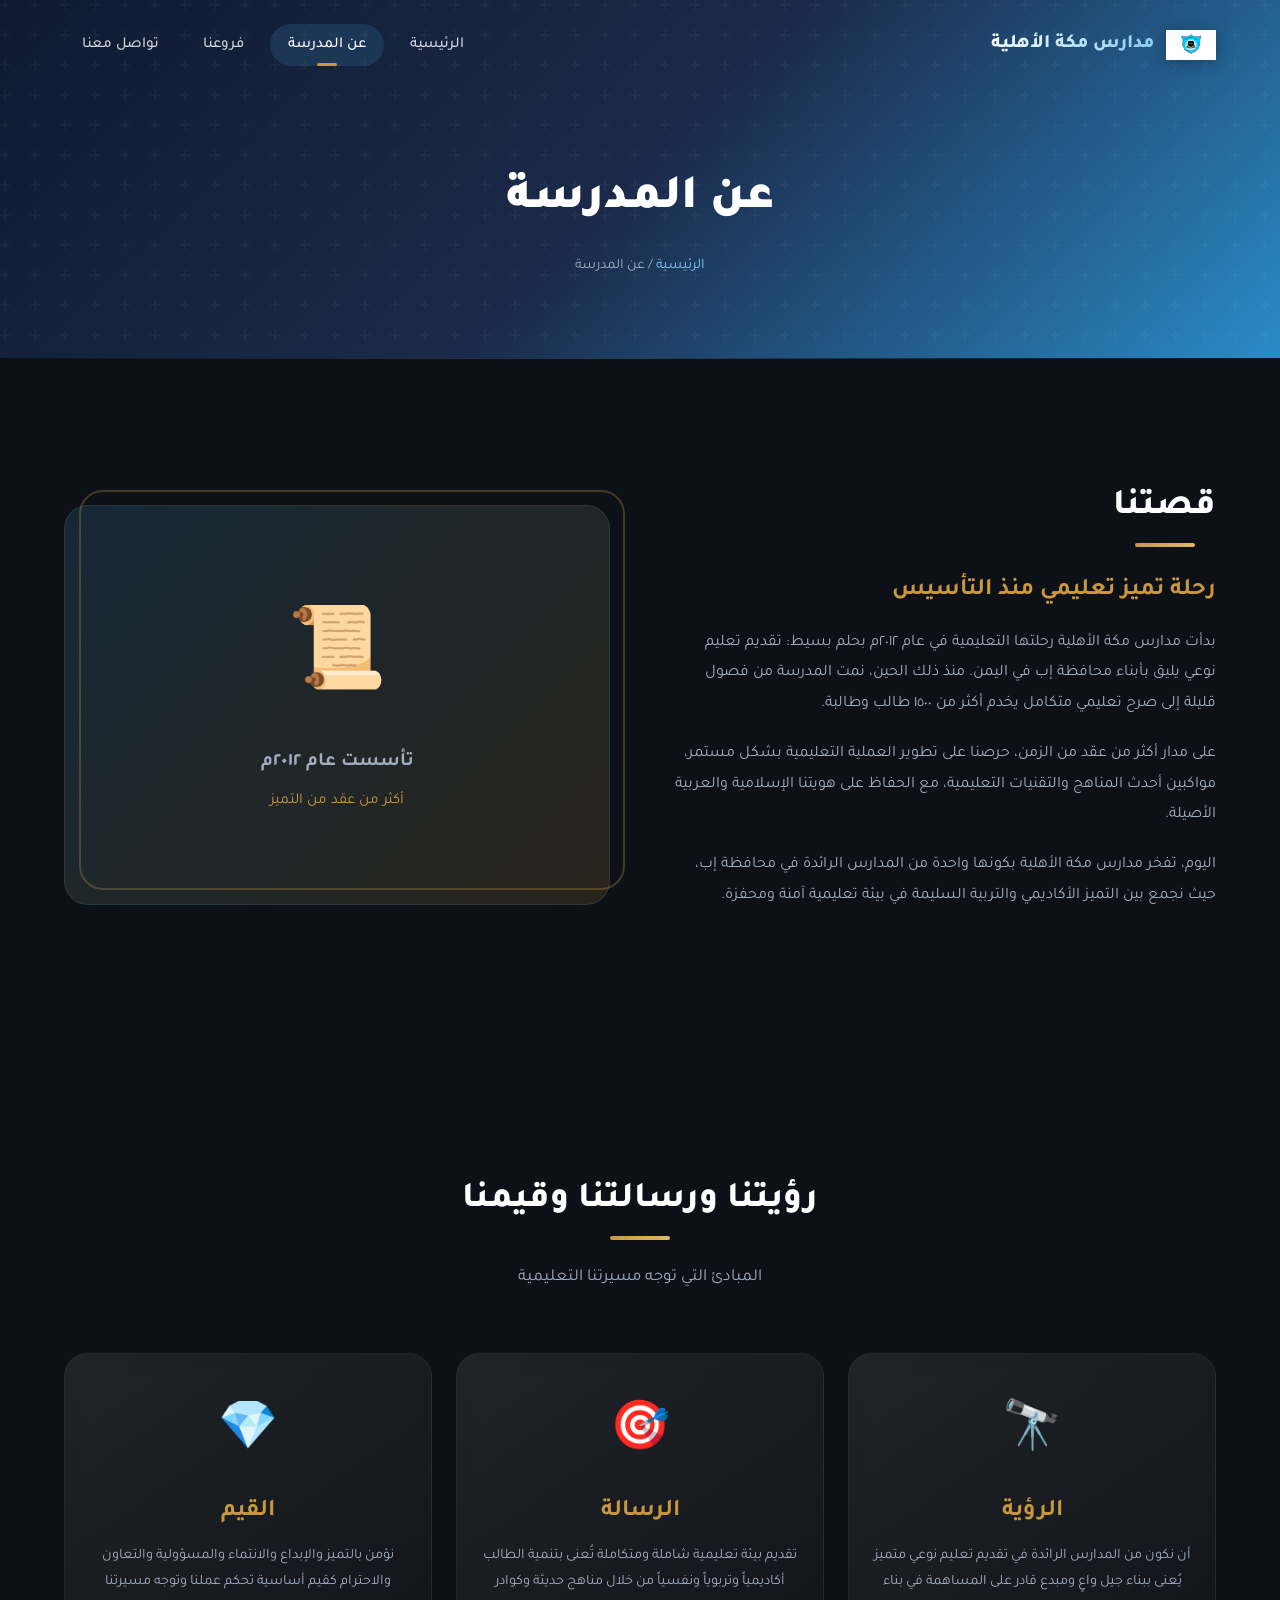
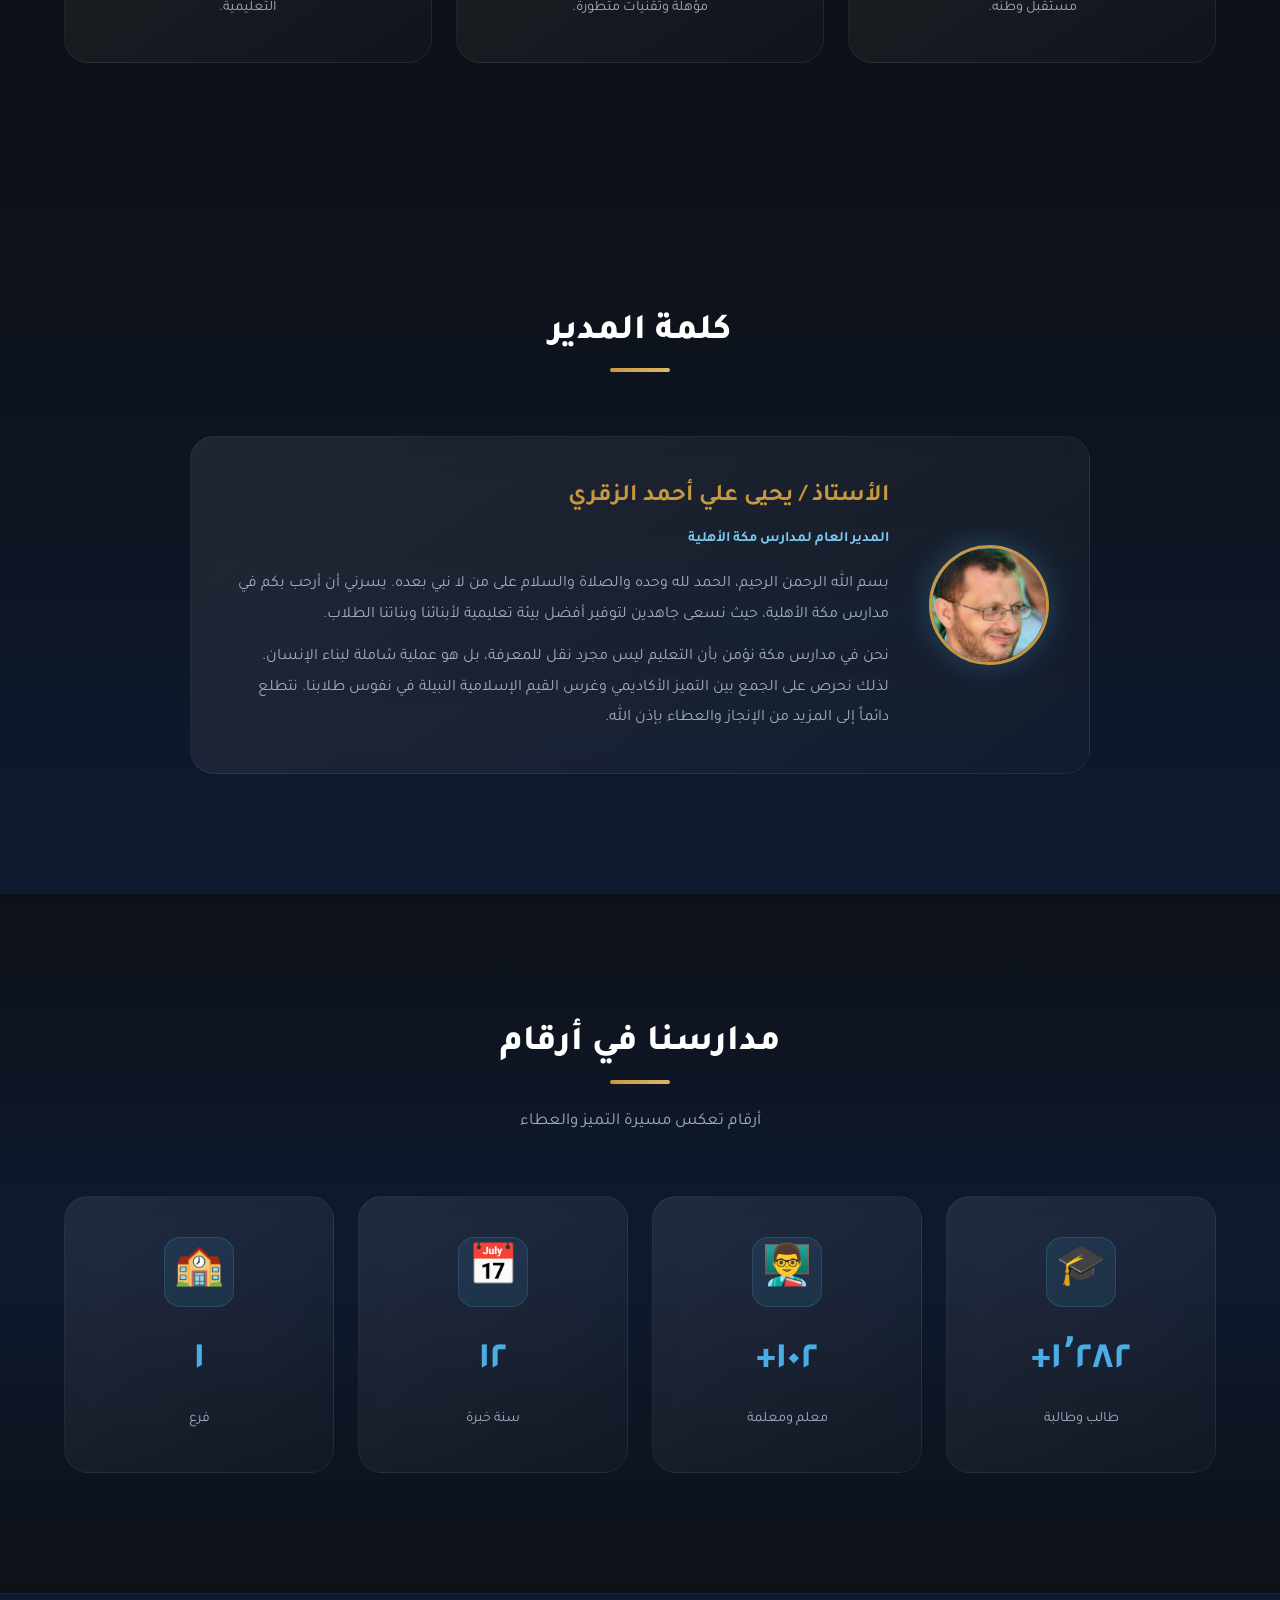
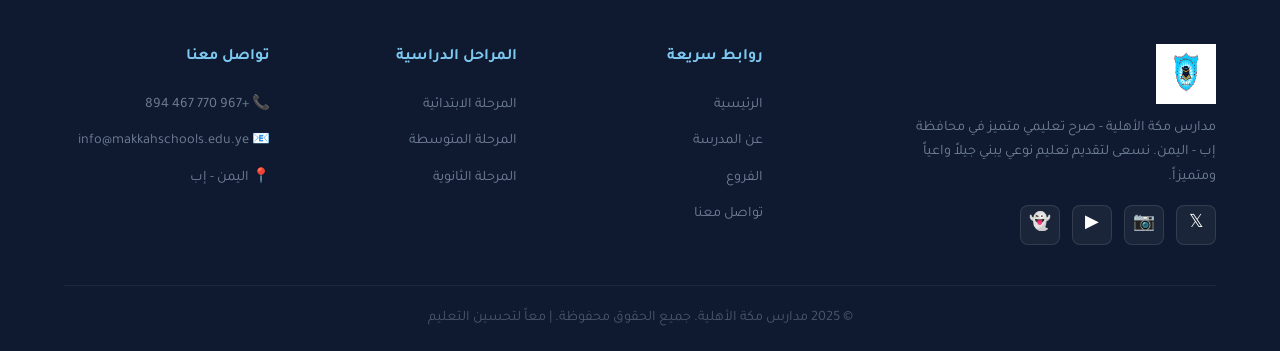
==== about.html @ 660ac1d9 "مدارس مكة الأهلية - موقع المدرسة" ====
<!DOCTYPE html>
<html lang="ar" dir="rtl">

<head>
    <meta charset="UTF-8">
    <meta name="viewport" content="width=device-width, initial-scale=1.0">
    <title>عن المدرسة | مدارس مكة الأهلية</title>
    <meta name="description" content="تعرف على تاريخ ورؤية ورسالة مدارس مكة الأهلية، والكوادر التعليمية المتميزة.">
    <link rel="stylesheet" href="style.css">
    <link rel="icon" href="unnamed.jpg" type="image/jpeg">
</head>

<body>

    <!-- Preloader -->
    <div class="preloader" id="preloader">
        <img src="unnamed.jpg" alt="شعار مدارس مكة الأهلية" class="preloader-logo" width="80" height="80">
    </div>

    <!-- Navbar -->
    <nav class="navbar scrolled" id="navbar">
        <div class="container">
            <a href="index.html" class="navbar-brand">
                <img src="unnamed.jpg" alt="شعار مدارس مكة الأهلية">
                <span>مدارس مكة الأهلية</span>
            </a>
            <div class="nav-links" id="navLinks">
                <a href="index.html">الرئيسية</a>
                <a href="about.html" class="active">عن المدرسة</a>
                <a href="branches.html">فروعنا</a>
                <a href="contact.html">تواصل معنا</a>
            </div>
            <div class="mobile-toggle" id="mobileToggle">
                <span></span>
                <span></span>
                <span></span>
            </div>
        </div>
    </nav>

    <!-- Page Header -->
    <section class="page-header">
        <h1>عن <span class="highlight">المدرسة</span></h1>
        <p class="breadcrumb">
            <a href="index.html">الرئيسية</a> / عن المدرسة
        </p>
    </section>

    <!-- History Section -->
    <section class="about-section">
        <div class="container">
            <div class="about-grid">
                <div class="about-text reveal-right">
                    <div class="section-title" style="text-align: right; margin-bottom: 20px;">
                        <h2>قصتنا</h2>
                    </div>
                    <h3>رحلة تميز تعليمي منذ التأسيس</h3>
                    <p>
                        بدأت مدارس مكة الأهلية رحلتها التعليمية في عام ٢٠١٢م بحلم بسيط: تقديم تعليم نوعي يليق
                        بأبناء محافظة إب في اليمن. منذ ذلك الحين، نمت المدرسة من فصول قليلة إلى صرح تعليمي متكامل يخدم
                        أكثر من
                        ١٥٠٠ طالب وطالبة.
                    </p>
                    <p>
                        على مدار أكثر من عقد من الزمن، حرصنا على تطوير العملية التعليمية بشكل مستمر، مواكبين أحدث
                        المناهج والتقنيات التعليمية، مع الحفاظ على هويتنا الإسلامية والعربية الأصيلة.
                    </p>
                    <p>
                        اليوم، تفخر مدارس مكة الأهلية بكونها واحدة من المدارس الرائدة في محافظة إب، حيث نجمع بين
                        التميز الأكاديمي والتربية السليمة في بيئة تعليمية آمنة ومحفزة.
                    </p>
                </div>
                <div class="about-image-wrapper reveal-left">
                    <div
                        style="width:100%;height:400px;background:linear-gradient(135deg, rgba(74,173,229,0.15) 0%, rgba(200,151,62,0.15) 100%);border-radius:var(--radius-lg);display:flex;align-items:center;justify-content:center;border:1px solid rgba(255,255,255,0.08);">
                        <div style="text-align:center;">
                            <div style="font-size:5rem;margin-bottom:16px;">📜</div>
                            <p style="color:var(--gray-300);font-size:1.2rem;font-weight:700;">تأسست عام ٢٠١٢م</p>
                            <p style="color:var(--gold);font-size:0.95rem;margin-top:8px;">أكثر من عقد من التميز</p>
                        </div>
                    </div>
                </div>
            </div>
        </div>
    </section>

    <!-- Vision, Mission, Values -->
    <section class="vision-mission">
        <div class="container">
            <div class="section-title reveal">
                <h2>رؤيتنا ورسالتنا وقيمنا</h2>
                <p>المبادئ التي توجه مسيرتنا التعليمية</p>
            </div>
            <div class="vm-grid stagger-children">
                <div class="vm-card">
                    <div class="vm-icon">🔭</div>
                    <h3>الرؤية</h3>
                    <p>أن نكون من المدارس الرائدة في تقديم تعليم نوعي متميز يُعنى ببناء جيل واعٍ ومبدع قادر على المساهمة
                        في بناء مستقبل وطنه.</p>
                </div>
                <div class="vm-card">
                    <div class="vm-icon">🎯</div>
                    <h3>الرسالة</h3>
                    <p>تقديم بيئة تعليمية شاملة ومتكاملة تُعنى بتنمية الطالب أكاديمياً وتربوياً ونفسياً من خلال مناهج
                        حديثة وكوادر مؤهلة وتقنيات متطورة.</p>
                </div>
                <div class="vm-card">
                    <div class="vm-icon">💎</div>
                    <h3>القيم</h3>
                    <p>نؤمن بالتميز والإبداع والانتماء والمسؤولية والتعاون والاحترام كقيم أساسية تحكم عملنا وتوجه
                        مسيرتنا التعليمية.</p>
                </div>
            </div>
        </div>
    </section>

    <!-- Director's Message -->
    <section class="director-section">
        <div class="container">
            <div class="section-title reveal">
                <h2>كلمة المدير</h2>
            </div>
            <div class="director-card reveal">
                <div class="director-avatar">
                    <img src="director.jpg" alt="صورة المدير - الأستاذ يحيى علي أحمد الزقري"
                        style="width:100%;height:100%;object-fit:cover;border-radius:50%;">
                </div>
                <div class="director-text">
                    <h3>الأستاذ / يحيى علي أحمد الزقري</h3>
                    <p class="title">المدير العام لمدارس مكة الأهلية</p>
                    <p>
                        بسم الله الرحمن الرحيم، الحمد لله وحده والصلاة والسلام على من لا نبي بعده. يسرني أن أرحب بكم في
                        مدارس مكة الأهلية، حيث نسعى جاهدين لتوفير أفضل بيئة تعليمية لأبنائنا وبناتنا الطلاب.
                    </p>
                    <p style="margin-top: 12px;">
                        نحن في مدارس مكة نؤمن بأن التعليم ليس مجرد نقل للمعرفة، بل هو عملية شاملة لبناء الإنسان. لذلك
                        نحرص على الجمع بين التميز الأكاديمي وغرس القيم الإسلامية النبيلة في نفوس طلابنا. نتطلع دائماً
                        إلى المزيد من الإنجاز والعطاء بإذن الله.
                    </p>
                </div>
            </div>
        </div>
    </section>

    <!-- Stats Section -->
    <section class="features-section">
        <div class="container">
            <div class="section-title reveal">
                <h2>مدارسنا في أرقام</h2>
                <p>أرقام تعكس مسيرة التميز والعطاء</p>
            </div>
            <div class="features-grid stagger-children">
                <div class="feature-card">
                    <div class="feature-icon" style="font-size:2.5rem;">🎓</div>
                    <h3 style="font-size:2.5rem;color:var(--primary);" data-count="1500">0</h3>
                    <p>طالب وطالبة</p>
                </div>
                <div class="feature-card">
                    <div class="feature-icon" style="font-size:2.5rem;">👨‍🏫</div>
                    <h3 style="font-size:2.5rem;color:var(--primary);" data-count="120">0</h3>
                    <p>معلم ومعلمة</p>
                </div>
                <div class="feature-card">
                    <div class="feature-icon" style="font-size:2.5rem;">📅</div>
                    <h3 style="font-size:2.5rem;color:var(--primary);" data-count="15">0</h3>
                    <p>سنة خبرة</p>
                </div>
                <div class="feature-card">
                    <div class="feature-icon" style="font-size:2.5rem;">🏫</div>
                    <h3 style="font-size:2.5rem;color:var(--primary);" data-count="2">0</h3>
                    <p>فرع</p>
                </div>
            </div>
        </div>
    </section>

    <!-- Footer -->
    <footer class="footer">
        <div class="container">
            <div class="footer-grid">
                <div class="footer-brand">
                    <img src="unnamed.jpg" alt="شعار مدارس مكة الأهلية">
                    <p>مدارس مكة الأهلية - صرح تعليمي متميز في محافظة إب - اليمن. نسعى لتقديم تعليم نوعي يبني جيلاً
                        واعياً
                        ومتميزاً.</p>
                    <div class="social-links">
                        <a href="#" class="social-link" aria-label="تويتر">𝕏</a>
                        <a href="#" class="social-link" aria-label="انستغرام">📷</a>
                        <a href="#" class="social-link" aria-label="يوتيوب">▶</a>
                        <a href="#" class="social-link" aria-label="سناب شات">👻</a>
                    </div>
                </div>
                <div>
                    <h4>روابط سريعة</h4>
                    <div class="footer-links">
                        <a href="index.html">الرئيسية</a>
                        <a href="about.html">عن المدرسة</a>
                        <a href="branches.html">الفروع</a>
                        <a href="contact.html">تواصل معنا</a>
                    </div>
                </div>
                <div>
                    <h4>المراحل الدراسية</h4>
                    <div class="footer-links">
                        <a href="#">المرحلة الابتدائية</a>
                        <a href="#">المرحلة المتوسطة</a>
                        <a href="#">المرحلة الثانوية</a>
                    </div>
                </div>
                <div>
                    <h4>تواصل معنا</h4>
                    <div class="footer-links">
                        <a href="#">📞 +967 770 467 894</a>
                        <a href="#">📧 info@makkahschools.edu.ye</a>
                        <a href="#">📍 اليمن - إب</a>
                    </div>
                </div>
            </div>
            <div class="footer-bottom">
                <p>© 2025 مدارس مكة الأهلية. جميع الحقوق محفوظة. | معاً لتحسين التعليم</p>
            </div>
        </div>
    </footer>

    <button class="back-to-top" id="backToTop" aria-label="العودة للأعلى">↑</button>
    <script src="script.js"></script>
</body>

</html>
---- style.css ----
/* ============================================
   مدارس مكة الأهلية - Design System
   Makkah Al-Ahlia Private Schools
   ============================================ */

/* Google Fonts */
@import url('https://fonts.googleapis.com/css2?family=Tajawal:wght@300;400;500;700;800;900&display=swap');

/* ============================================
   CSS Variables
   ============================================ */
:root {
    /* Brand Colors - inspired from the school crest */
    --primary: #4AADE5;
    --primary-dark: #2A8BC7;
    --primary-light: #7DC8F0;
    --gold: #C8973E;
    --gold-light: #E0B86A;
    --gold-dark: #A67A2E;
    --navy: #1B2A4A;
    --navy-light: #2D4166;
    --navy-dark: #0F1A30;

    /* Neutrals */
    --white: #FFFFFF;
    --off-white: #F5F7FA;
    --gray-100: #E8ECF1;
    --gray-200: #D1D8E3;
    --gray-300: #A0AEC0;
    --gray-400: #718096;
    --gray-500: #4A5568;
    --dark: #1A202C;
    --darker: #0D1117;

    /* Gradients */
    --gradient-primary: linear-gradient(135deg, #4AADE5 0%, #2A8BC7 50%, #1B2A4A 100%);
    --gradient-gold: linear-gradient(135deg, #C8973E 0%, #E0B86A 100%);
    --gradient-dark: linear-gradient(180deg, #0D1117 0%, #1A202C 100%);
    --gradient-hero: linear-gradient(135deg, rgba(27, 42, 74, 0.95) 0%, rgba(74, 173, 229, 0.85) 50%, rgba(200, 151, 62, 0.7) 100%);
    --gradient-card: linear-gradient(145deg, rgba(255, 255, 255, 0.08) 0%, rgba(255, 255, 255, 0.02) 100%);
    --gradient-glass: linear-gradient(120deg, rgba(255, 255, 255, 0.15) 0%, rgba(255, 255, 255, 0.05) 100%);

    /* Shadows */
    --shadow-sm: 0 2px 8px rgba(0, 0, 0, 0.1);
    --shadow-md: 0 4px 20px rgba(0, 0, 0, 0.15);
    --shadow-lg: 0 8px 40px rgba(0, 0, 0, 0.2);
    --shadow-xl: 0 16px 60px rgba(0, 0, 0, 0.3);
    --shadow-glow: 0 0 30px rgba(74, 173, 229, 0.3);
    --shadow-gold-glow: 0 0 30px rgba(200, 151, 62, 0.3);

    /* Typography */
    --font-family: 'Tajawal', sans-serif;
    --fs-hero: clamp(2.5rem, 6vw, 4.5rem);
    --fs-h1: clamp(2rem, 4vw, 3rem);
    --fs-h2: clamp(1.5rem, 3vw, 2.25rem);
    --fs-h3: clamp(1.2rem, 2.5vw, 1.5rem);
    --fs-body: 1.05rem;
    --fs-small: 0.9rem;

    /* Spacing */
    --section-padding: clamp(60px, 10vw, 120px);
    --container-width: 1200px;

    /* Borders */
    --radius-sm: 8px;
    --radius-md: 16px;
    --radius-lg: 24px;
    --radius-xl: 32px;
    --radius-full: 50%;

    /* Transitions */
    --transition-fast: 0.2s cubic-bezier(0.4, 0, 0.2, 1);
    --transition-normal: 0.4s cubic-bezier(0.4, 0, 0.2, 1);
    --transition-slow: 0.6s cubic-bezier(0.4, 0, 0.2, 1);
    --transition-spring: 0.5s cubic-bezier(0.175, 0.885, 0.32, 1.275);
}

/* ============================================
   Reset & Base
   ============================================ */
*,
*::before,
*::after {
    margin: 0;
    padding: 0;
    box-sizing: border-box;
}

html {
    scroll-behavior: smooth;
    direction: rtl;
    font-size: 16px;
}

body {
    font-family: var(--font-family);
    color: var(--white);
    background: var(--darker);
    line-height: 1.7;
    overflow-x: hidden;
    -webkit-font-smoothing: antialiased;
}

a {
    text-decoration: none;
    color: inherit;
    transition: color var(--transition-fast);
}

ul {
    list-style: none;
}

img {
    max-width: 100%;
    display: block;
}

/* ============================================
   Utility Classes
   ============================================ */
.container {
    width: 90%;
    max-width: var(--container-width);
    margin: 0 auto;
}

.section-title {
    text-align: center;
    margin-bottom: 60px;
}

.section-title h2 {
    font-size: var(--fs-h2);
    font-weight: 800;
    color: var(--white);
    margin-bottom: 12px;
    position: relative;
    display: inline-block;
}

.section-title h2::after {
    content: '';
    position: absolute;
    bottom: -8px;
    right: 50%;
    transform: translateX(50%);
    width: 60px;
    height: 4px;
    background: var(--gradient-gold);
    border-radius: 2px;
}

.section-title p {
    font-size: var(--fs-body);
    color: var(--gray-300);
    max-width: 600px;
    margin: 20px auto 0;
}

/* ============================================
   Glassmorphism Card
   ============================================ */
.glass-card {
    background: var(--gradient-glass);
    backdrop-filter: blur(20px);
    -webkit-backdrop-filter: blur(20px);
    border: 1px solid rgba(255, 255, 255, 0.1);
    border-radius: var(--radius-lg);
    padding: 32px;
    transition: all var(--transition-normal);
}

.glass-card:hover {
    transform: translateY(-8px);
    border-color: rgba(74, 173, 229, 0.3);
    box-shadow: var(--shadow-glow);
}

/* ============================================
   Buttons
   ============================================ */
.btn {
    display: inline-flex;
    align-items: center;
    gap: 8px;
    padding: 14px 36px;
    border-radius: var(--radius-xl);
    font-family: var(--font-family);
    font-size: var(--fs-body);
    font-weight: 700;
    cursor: pointer;
    border: none;
    transition: all var(--transition-normal);
    position: relative;
    overflow: hidden;
}

.btn::before {
    content: '';
    position: absolute;
    top: 0;
    right: 0;
    width: 100%;
    height: 100%;
    background: linear-gradient(120deg, transparent, rgba(255, 255, 255, 0.2), transparent);
    transform: translateX(-100%);
    transition: transform 0.6s;
}

.btn:hover::before {
    transform: translateX(100%);
}

.btn-primary {
    background: var(--gradient-primary);
    color: var(--white);
    box-shadow: 0 4px 20px rgba(74, 173, 229, 0.4);
}

.btn-primary:hover {
    transform: translateY(-3px);
    box-shadow: 0 8px 30px rgba(74, 173, 229, 0.5);
}

.btn-gold {
    background: var(--gradient-gold);
    color: var(--navy-dark);
    box-shadow: 0 4px 20px rgba(200, 151, 62, 0.4);
}

.btn-gold:hover {
    transform: translateY(-3px);
    box-shadow: 0 8px 30px rgba(200, 151, 62, 0.5);
}

.btn-outline {
    background: transparent;
    color: var(--white);
    border: 2px solid rgba(255, 255, 255, 0.3);
}

.btn-outline:hover {
    border-color: var(--primary);
    background: rgba(74, 173, 229, 0.1);
    transform: translateY(-3px);
}

/* ============================================
   Navbar
   ============================================ */
.navbar {
    position: fixed;
    top: 0;
    right: 0;
    left: 0;
    z-index: 1000;
    padding: 20px 0;
    transition: all var(--transition-normal);
}

.navbar.scrolled {
    background: rgba(13, 17, 23, 0.95);
    backdrop-filter: blur(20px);
    -webkit-backdrop-filter: blur(20px);
    padding: 12px 0;
    box-shadow: var(--shadow-md);
}

.navbar .container {
    display: flex;
    align-items: center;
    justify-content: space-between;
}

.navbar-brand {
    display: flex;
    align-items: center;
    gap: 12px;
}

.navbar-brand img {
    width: 50px;
    height: 50px;
    object-fit: contain;
    filter: drop-shadow(0 2px 8px rgba(0, 0, 0, 0.3));
    transition: transform var(--transition-normal);
    mix-blend-mode: screen;
}

.navbar.scrolled .navbar-brand img {
    width: 40px;
    height: 40px;
}

.navbar-brand span {
    font-size: 1.2rem;
    font-weight: 800;
    background: linear-gradient(135deg, var(--white) 0%, var(--primary-light) 100%);
    -webkit-background-clip: text;
    -webkit-text-fill-color: transparent;
    background-clip: text;
}

.nav-links {
    display: flex;
    align-items: center;
    gap: 8px;
}

.nav-links a {
    padding: 8px 18px;
    border-radius: var(--radius-xl);
    font-weight: 500;
    font-size: 0.95rem;
    color: rgba(255, 255, 255, 0.8);
    transition: all var(--transition-fast);
    position: relative;
}

.nav-links a:hover,
.nav-links a.active {
    color: var(--white);
    background: rgba(74, 173, 229, 0.15);
}

.nav-links a.active::after {
    content: '';
    position: absolute;
    bottom: 0;
    right: 50%;
    transform: translateX(50%);
    width: 20px;
    height: 3px;
    background: var(--gold);
    border-radius: 2px;
}

/* Mobile Menu Toggle */
.mobile-toggle {
    display: none;
    flex-direction: column;
    gap: 5px;
    cursor: pointer;
    z-index: 1001;
    padding: 8px;
}

.mobile-toggle span {
    width: 28px;
    height: 3px;
    background: var(--white);
    border-radius: 2px;
    transition: all var(--transition-fast);
}

.mobile-toggle.active span:nth-child(1) {
    transform: rotate(45deg) translate(5px, 6px);
}

.mobile-toggle.active span:nth-child(2) {
    opacity: 0;
}

.mobile-toggle.active span:nth-child(3) {
    transform: rotate(-45deg) translate(5px, -6px);
}

/* ============================================
   Hero Section
   ============================================ */
.hero {
    min-height: 100vh;
    display: flex;
    align-items: center;
    justify-content: center;
    position: relative;
    overflow: hidden;
}

.hero-bg {
    position: absolute;
    top: 0;
    right: 0;
    width: 100%;
    height: 100%;
    z-index: 0;
}

.hero-bg img {
    width: 100%;
    height: 100%;
    object-fit: cover;
}

.hero-bg::after {
    content: '';
    position: absolute;
    top: 0;
    right: 0;
    width: 100%;
    height: 100%;
    background: var(--gradient-hero);
}

/* Animated particles */
.hero-particles {
    position: absolute;
    top: 0;
    right: 0;
    width: 100%;
    height: 100%;
    z-index: 1;
    overflow: hidden;
}

.particle {
    position: absolute;
    width: 6px;
    height: 6px;
    background: rgba(200, 151, 62, 0.4);
    border-radius: 50%;
    animation: float-particle linear infinite;
}

@keyframes float-particle {
    0% {
        transform: translateY(100vh) scale(0);
        opacity: 0;
    }

    10% {
        opacity: 1;
    }

    90% {
        opacity: 1;
    }

    100% {
        transform: translateY(-10vh) scale(1);
        opacity: 0;
    }
}

.hero-content {
    position: relative;
    z-index: 2;
    text-align: center;
    padding: 0 20px;
}

.hero-logo {
    width: 140px;
    height: 140px;
    margin: 0 auto 30px;
    animation: fadeInScale 1s var(--transition-normal) both;
    filter: drop-shadow(0 4px 20px rgba(0, 0, 0, 0.4));
    mix-blend-mode: screen;
}

@keyframes fadeInScale {
    from {
        opacity: 0;
        transform: scale(0.5);
    }

    to {
        opacity: 1;
        transform: scale(1);
    }
}

.hero-content h1 {
    font-size: var(--fs-hero);
    font-weight: 900;
    line-height: 1.2;
    margin-bottom: 16px;
    animation: fadeInUp 0.8s 0.3s both;
}

.hero-content h1 .highlight {
    background: var(--gradient-gold);
    -webkit-background-clip: text;
    -webkit-text-fill-color: transparent;
    background-clip: text;
}

.hero-content .tagline {
    font-size: var(--fs-h3);
    font-weight: 300;
    color: rgba(255, 255, 255, 0.85);
    margin-bottom: 12px;
    animation: fadeInUp 0.8s 0.5s both;
}

.hero-content .year-badge {
    display: inline-block;
    padding: 6px 24px;
    background: rgba(200, 151, 62, 0.2);
    border: 1px solid rgba(200, 151, 62, 0.4);
    border-radius: var(--radius-xl);
    color: var(--gold-light);
    font-size: var(--fs-small);
    font-weight: 500;
    margin-bottom: 30px;
    animation: fadeInUp 0.8s 0.6s both;
}

.hero-buttons {
    display: flex;
    gap: 16px;
    justify-content: center;
    flex-wrap: wrap;
    animation: fadeInUp 0.8s 0.7s both;
}

@keyframes fadeInUp {
    from {
        opacity: 0;
        transform: translateY(30px);
    }

    to {
        opacity: 1;
        transform: translateY(0);
    }
}

/* Scroll indicator */
.scroll-indicator {
    position: absolute;
    bottom: 30px;
    left: 50%;
    transform: translateX(-50%);
    z-index: 2;
    animation: bounce 2s infinite;
}

.scroll-indicator .mouse {
    width: 26px;
    height: 40px;
    border: 2px solid rgba(255, 255, 255, 0.4);
    border-radius: 14px;
    display: flex;
    justify-content: center;
    padding-top: 8px;
}

.scroll-indicator .mouse .wheel {
    width: 4px;
    height: 8px;
    background: var(--gold);
    border-radius: 2px;
    animation: scroll-wheel 1.5s infinite;
}

@keyframes scroll-wheel {
    0% {
        transform: translateY(0);
        opacity: 1;
    }

    100% {
        transform: translateY(10px);
        opacity: 0;
    }
}

@keyframes bounce {

    0%,
    20%,
    50%,
    80%,
    100% {
        transform: translateX(-50%) translateY(0);
    }

    40% {
        transform: translateX(-50%) translateY(-10px);
    }

    60% {
        transform: translateX(-50%) translateY(-5px);
    }
}

/* ============================================
   About Section
   ============================================ */
.about-section {
    padding: var(--section-padding) 0;
    background: var(--darker);
    position: relative;
}

.about-section::before {
    content: '';
    position: absolute;
    top: 0;
    right: 0;
    width: 100%;
    height: 1px;
    background: linear-gradient(90deg, transparent, rgba(74, 173, 229, 0.3), transparent);
}

.about-grid {
    display: grid;
    grid-template-columns: 1fr 1fr;
    gap: 60px;
    align-items: center;
}

.about-text h3 {
    font-size: var(--fs-h3);
    font-weight: 700;
    color: var(--gold);
    margin-bottom: 16px;
}

.about-text p {
    color: var(--gray-300);
    line-height: 1.9;
    margin-bottom: 20px;
}

.about-stats {
    display: grid;
    grid-template-columns: repeat(2, 1fr);
    gap: 20px;
    margin-top: 30px;
}

.stat-item {
    text-align: center;
    padding: 20px;
    background: rgba(255, 255, 255, 0.03);
    border: 1px solid rgba(255, 255, 255, 0.06);
    border-radius: var(--radius-md);
    transition: all var(--transition-normal);
}

.stat-item:hover {
    border-color: rgba(74, 173, 229, 0.2);
    background: rgba(74, 173, 229, 0.05);
}

.stat-item .number {
    font-size: 2.5rem;
    font-weight: 900;
    color: var(--primary);
    line-height: 1;
    margin-bottom: 4px;
}

.stat-item .label {
    font-size: var(--fs-small);
    color: var(--gray-400);
}

.about-image-wrapper {
    position: relative;
}

.about-image-wrapper img {
    border-radius: var(--radius-lg);
    box-shadow: var(--shadow-xl);
}

.about-image-wrapper::before {
    content: '';
    position: absolute;
    top: -15px;
    right: -15px;
    width: 100%;
    height: 100%;
    border: 2px solid rgba(200, 151, 62, 0.3);
    border-radius: var(--radius-lg);
    z-index: -1;
}

/* ============================================
   Features / Why Choose Us
   ============================================ */
.features-section {
    padding: var(--section-padding) 0;
    background: linear-gradient(180deg, var(--darker) 0%, var(--navy-dark) 50%, var(--darker) 100%);
    position: relative;
}

.features-grid {
    display: grid;
    grid-template-columns: repeat(auto-fit, minmax(260px, 1fr));
    gap: 24px;
}

.feature-card {
    text-align: center;
    padding: 40px 24px;
    background: var(--gradient-card);
    backdrop-filter: blur(10px);
    border: 1px solid rgba(255, 255, 255, 0.06);
    border-radius: var(--radius-lg);
    transition: all var(--transition-normal);
    position: relative;
    overflow: hidden;
}

.feature-card::before {
    content: '';
    position: absolute;
    top: 0;
    right: 0;
    width: 100%;
    height: 3px;
    background: var(--gradient-primary);
    transform: scaleX(0);
    transition: transform var(--transition-normal);
}

.feature-card:hover::before {
    transform: scaleX(1);
}

.feature-card:hover {
    transform: translateY(-10px);
    border-color: rgba(74, 173, 229, 0.2);
    box-shadow: var(--shadow-glow);
}

.feature-icon {
    width: 70px;
    height: 70px;
    margin: 0 auto 20px;
    display: flex;
    align-items: center;
    justify-content: center;
    background: rgba(74, 173, 229, 0.1);
    border: 1px solid rgba(74, 173, 229, 0.2);
    border-radius: var(--radius-md);
    font-size: 2rem;
    transition: all var(--transition-normal);
}

.feature-card:hover .feature-icon {
    background: rgba(74, 173, 229, 0.2);
    transform: scale(1.1) rotate(5deg);
    box-shadow: var(--shadow-glow);
}

.feature-card h3 {
    font-size: var(--fs-h3);
    font-weight: 700;
    margin-bottom: 12px;
    color: var(--white);
}

.feature-card p {
    font-size: var(--fs-small);
    color: var(--gray-300);
    line-height: 1.7;
}

/* ============================================
   Academic Stages
   ============================================ */
.stages-section {
    padding: var(--section-padding) 0;
    background: var(--darker);
    position: relative;
}

.stages-grid {
    display: grid;
    grid-template-columns: repeat(3, 1fr);
    gap: 30px;
}

.stage-card {
    position: relative;
    overflow: hidden;
    border-radius: var(--radius-lg);
    background: var(--gradient-card);
    border: 1px solid rgba(255, 255, 255, 0.06);
    transition: all var(--transition-normal);
}

.stage-card:hover {
    transform: translateY(-8px);
    box-shadow: var(--shadow-lg);
}

.stage-image {
    height: 200px;
    overflow: hidden;
    position: relative;
}

.stage-image img {
    width: 100%;
    height: 100%;
    object-fit: cover;
    transition: transform var(--transition-slow);
}

.stage-card:hover .stage-image img {
    transform: scale(1.1);
}

.stage-image::after {
    content: '';
    position: absolute;
    bottom: 0;
    right: 0;
    width: 100%;
    height: 50%;
    background: linear-gradient(to top, var(--darker), transparent);
}

.stage-badge {
    position: absolute;
    top: 16px;
    right: 16px;
    padding: 6px 16px;
    background: var(--gradient-gold);
    border-radius: var(--radius-xl);
    font-size: 0.8rem;
    font-weight: 700;
    color: var(--navy-dark);
    z-index: 1;
}

.stage-content {
    padding: 24px;
}

.stage-content h3 {
    font-size: var(--fs-h3);
    font-weight: 700;
    margin-bottom: 10px;
}

.stage-content p {
    color: var(--gray-300);
    font-size: var(--fs-small);
    line-height: 1.7;
}

/* ============================================
   Branches Section
   ============================================ */
.branches-section {
    padding: var(--section-padding) 0;
    background: linear-gradient(180deg, var(--darker) 0%, var(--navy-dark) 100%);
}

.branches-grid {
    display: grid;
    grid-template-columns: repeat(2, 1fr);
    gap: 30px;
}

.branch-card {
    background: var(--gradient-card);
    backdrop-filter: blur(10px);
    border: 1px solid rgba(255, 255, 255, 0.08);
    border-radius: var(--radius-lg);
    padding: 40px;
    text-align: center;
    transition: all var(--transition-normal);
    position: relative;
    overflow: hidden;
}

.branch-card::after {
    content: '';
    position: absolute;
    bottom: 0;
    right: 0;
    width: 100%;
    height: 4px;
    background: var(--gradient-primary);
}

.branch-card:hover {
    transform: translateY(-8px);
    border-color: rgba(74, 173, 229, 0.3);
    box-shadow: var(--shadow-glow);
}

.branch-icon {
    font-size: 3rem;
    margin-bottom: 16px;
}

.branch-card h3 {
    font-size: var(--fs-h3);
    font-weight: 700;
    margin-bottom: 12px;
    color: var(--primary-light);
}

.branch-card p {
    color: var(--gray-300);
    margin-bottom: 8px;
}

.branch-card .branch-address {
    display: flex;
    align-items: center;
    justify-content: center;
    gap: 8px;
    color: var(--gold);
    font-weight: 500;
    margin-top: 16px;
}

/* ============================================
   Testimonials
   ============================================ */
.testimonials-section {
    padding: var(--section-padding) 0;
    background: var(--darker);
}

.testimonials-slider {
    display: grid;
    grid-template-columns: repeat(auto-fit, minmax(320px, 1fr));
    gap: 24px;
}

.testimonial-card {
    background: var(--gradient-card);
    border: 1px solid rgba(255, 255, 255, 0.06);
    border-radius: var(--radius-lg);
    padding: 32px;
    transition: all var(--transition-normal);
}

.testimonial-card:hover {
    transform: translateY(-5px);
    border-color: rgba(200, 151, 62, 0.2);
    box-shadow: var(--shadow-gold-glow);
}

.testimonial-quote {
    font-size: 2.5rem;
    color: var(--gold);
    line-height: 1;
    margin-bottom: 8px;
}

.testimonial-card p {
    color: var(--gray-300);
    line-height: 1.8;
    margin-bottom: 20px;
    font-style: italic;
}

.testimonial-author {
    display: flex;
    align-items: center;
    gap: 12px;
}

.testimonial-avatar {
    width: 48px;
    height: 48px;
    border-radius: var(--radius-full);
    background: var(--gradient-primary);
    display: flex;
    align-items: center;
    justify-content: center;
    font-size: 1.2rem;
    font-weight: 700;
}

.testimonial-info .name {
    font-weight: 700;
    color: var(--white);
}

.testimonial-info .role {
    font-size: var(--fs-small);
    color: var(--gray-400);
}

/* ============================================
   Contact Section
   ============================================ */
.contact-section {
    padding: var(--section-padding) 0;
    background: linear-gradient(180deg, var(--darker) 0%, var(--navy-dark) 100%);
}

.contact-grid {
    display: grid;
    grid-template-columns: 1fr 1fr;
    gap: 50px;
}

.contact-info h3 {
    font-size: var(--fs-h3);
    margin-bottom: 20px;
    color: var(--gold);
}

.contact-info p {
    color: var(--gray-300);
    margin-bottom: 30px;
    line-height: 1.8;
}

.contact-item {
    display: flex;
    align-items: center;
    gap: 16px;
    margin-bottom: 20px;
    padding: 16px;
    background: rgba(255, 255, 255, 0.03);
    border: 1px solid rgba(255, 255, 255, 0.06);
    border-radius: var(--radius-md);
    transition: all var(--transition-fast);
}

.contact-item:hover {
    border-color: rgba(74, 173, 229, 0.2);
    background: rgba(74, 173, 229, 0.05);
}

.contact-item-icon {
    width: 48px;
    height: 48px;
    display: flex;
    align-items: center;
    justify-content: center;
    background: rgba(74, 173, 229, 0.1);
    border-radius: var(--radius-sm);
    font-size: 1.3rem;
    flex-shrink: 0;
}

.contact-item-text .contact-label {
    font-size: var(--fs-small);
    color: var(--gray-400);
}

.contact-item-text .contact-value {
    font-weight: 600;
    color: var(--white);
}

.contact-form {
    background: var(--gradient-card);
    backdrop-filter: blur(10px);
    border: 1px solid rgba(255, 255, 255, 0.08);
    border-radius: var(--radius-lg);
    padding: 40px;
}

.contact-form h3 {
    font-size: var(--fs-h3);
    margin-bottom: 24px;
}

.form-group {
    margin-bottom: 20px;
}

.form-group label {
    display: block;
    font-size: var(--fs-small);
    color: var(--gray-300);
    margin-bottom: 6px;
    font-weight: 500;
}

.form-group input,
.form-group textarea {
    width: 100%;
    padding: 14px 18px;
    background: rgba(255, 255, 255, 0.05);
    border: 1px solid rgba(255, 255, 255, 0.1);
    border-radius: var(--radius-sm);
    color: var(--white);
    font-family: var(--font-family);
    font-size: var(--fs-body);
    transition: all var(--transition-fast);
    direction: rtl;
}

.form-group input:focus,
.form-group textarea:focus {
    outline: none;
    border-color: var(--primary);
    background: rgba(74, 173, 229, 0.05);
    box-shadow: 0 0 0 3px rgba(74, 173, 229, 0.1);
}

.form-group textarea {
    height: 120px;
    resize: vertical;
}

.form-row {
    display: grid;
    grid-template-columns: 1fr 1fr;
    gap: 16px;
}

/* ============================================
   Director Section
   ============================================ */
.director-section {
    padding: var(--section-padding) 0;
    background: linear-gradient(180deg, var(--darker) 0%, var(--navy-dark) 50%, var(--darker) 100%);
}

.director-card {
    display: flex;
    align-items: center;
    gap: 40px;
    background: var(--gradient-card);
    backdrop-filter: blur(10px);
    border: 1px solid rgba(255, 255, 255, 0.08);
    border-radius: var(--radius-lg);
    padding: 48px;
    max-width: 900px;
    margin: 0 auto;
    transition: all var(--transition-normal);
}

.director-card:hover {
    border-color: rgba(200, 151, 62, 0.3);
    box-shadow: var(--shadow-gold-glow);
}

.director-avatar {
    width: 140px;
    height: 140px;
    border-radius: 50%;
    flex-shrink: 0;
    border: 3px solid var(--gold);
    box-shadow: 0 0 20px rgba(200, 151, 62, 0.3);
    overflow: hidden;
    display: flex;
    align-items: center;
    justify-content: center;
    font-size: 4rem;
    background: rgba(200, 151, 62, 0.1);
}

.director-text h3 {
    font-size: var(--fs-h3);
    font-weight: 700;
    color: var(--white);
    margin-bottom: 4px;
}

.director-text .title {
    color: var(--gold);
    font-weight: 600;
    margin-bottom: 16px;
}

.director-text p {
    color: var(--gray-300);
    line-height: 1.9;
}

/* Vision Mission Cards */
.vision-mission {
    padding: var(--section-padding) 0;
    background: var(--darker);
}

.vm-grid {
    display: grid;
    grid-template-columns: repeat(3, 1fr);
    gap: 24px;
}

.vm-card {
    text-align: center;
    padding: 40px 24px;
    background: var(--gradient-card);
    backdrop-filter: blur(10px);
    border: 1px solid rgba(255, 255, 255, 0.06);
    border-radius: var(--radius-lg);
    transition: all var(--transition-normal);
}

.vm-card:hover {
    transform: translateY(-8px);
    border-color: rgba(200, 151, 62, 0.3);
    box-shadow: var(--shadow-gold-glow);
}

.vm-icon {
    font-size: 3rem;
    margin-bottom: 16px;
}

.vm-card h3 {
    font-size: var(--fs-h3);
    font-weight: 700;
    margin-bottom: 12px;
    color: var(--gold);
}

.vm-card p {
    color: var(--gray-300);
    line-height: 1.8;
    font-size: var(--fs-small);
}

/* ============================================
   Footer
   ============================================ */
.footer {
    padding: 50px 0 20px;
    background: var(--navy-dark);
    border-top: 1px solid rgba(255, 255, 255, 0.06);
}

.footer-grid {
    display: grid;
    grid-template-columns: 2fr 1fr 1fr 1fr;
    gap: 40px;
    margin-bottom: 40px;
}

.footer-brand img {
    width: 60px;
    height: 60px;
    margin-bottom: 12px;
    mix-blend-mode: screen;
}

.footer-brand p {
    color: var(--gray-400);
    font-size: var(--fs-small);
    line-height: 1.7;
    max-width: 300px;
}

.footer h4 {
    font-size: 1rem;
    font-weight: 700;
    margin-bottom: 16px;
    color: var(--primary-light);
}

.footer-links a {
    display: block;
    color: var(--gray-400);
    font-size: var(--fs-small);
    padding: 6px 0;
    transition: all var(--transition-fast);
}

.footer-links a:hover {
    color: var(--white);
    padding-right: 8px;
}

.social-links {
    display: flex;
    gap: 12px;
    margin-top: 16px;
}

.social-link {
    width: 40px;
    height: 40px;
    display: flex;
    align-items: center;
    justify-content: center;
    background: rgba(255, 255, 255, 0.05);
    border: 1px solid rgba(255, 255, 255, 0.1);
    border-radius: var(--radius-sm);
    font-size: 1.1rem;
    transition: all var(--transition-fast);
}

.social-link:hover {
    background: var(--primary);
    border-color: var(--primary);
    transform: translateY(-3px);
}

.footer-bottom {
    text-align: center;
    padding-top: 20px;
    border-top: 1px solid rgba(255, 255, 255, 0.06);
    color: var(--gray-500);
    font-size: var(--fs-small);
}

/* ============================================
   Scroll Reveal Animations
   ============================================ */
.reveal {
    opacity: 0;
    transform: translateY(40px);
    transition: all 0.8s cubic-bezier(0.4, 0, 0.2, 1);
}

.reveal.active {
    opacity: 1;
    transform: translateY(0);
}

.reveal-left {
    opacity: 0;
    transform: translateX(60px);
    transition: all 0.8s cubic-bezier(0.4, 0, 0.2, 1);
}

.reveal-left.active {
    opacity: 1;
    transform: translateX(0);
}

.reveal-right {
    opacity: 0;
    transform: translateX(-60px);
    transition: all 0.8s cubic-bezier(0.4, 0, 0.2, 1);
}

.reveal-right.active {
    opacity: 1;
    transform: translateX(0);
}

/* Stagger children */
.stagger-children>* {
    opacity: 0;
    transform: translateY(30px);
    transition: all 0.6s cubic-bezier(0.4, 0, 0.2, 1);
}

.stagger-children.active>*:nth-child(1) {
    transition-delay: 0.1s;
    opacity: 1;
    transform: translateY(0);
}

.stagger-children.active>*:nth-child(2) {
    transition-delay: 0.2s;
    opacity: 1;
    transform: translateY(0);
}

.stagger-children.active>*:nth-child(3) {
    transition-delay: 0.3s;
    opacity: 1;
    transform: translateY(0);
}

.stagger-children.active>*:nth-child(4) {
    transition-delay: 0.4s;
    opacity: 1;
    transform: translateY(0);
}

/* ============================================
   Page Header (for inner pages)
   ============================================ */
.page-header {
    padding: 160px 0 80px;
    text-align: center;
    background: linear-gradient(135deg, var(--navy-dark) 0%, var(--navy) 50%, var(--primary-dark) 100%);
    position: relative;
    overflow: hidden;
}

.page-header::before {
    content: '';
    position: absolute;
    top: 0;
    right: 0;
    width: 100%;
    height: 100%;
    background: url("data:image/svg+xml,%3Csvg width='60' height='60' viewBox='0 0 60 60' xmlns='http://www.w3.org/2000/svg'%3E%3Cg fill='none' fill-rule='evenodd'%3E%3Cg fill='%23ffffff' fill-opacity='0.03'%3E%3Cpath d='M36 34v-4h-2v4h-4v2h4v4h2v-4h4v-2h-4zm0-30V0h-2v4h-4v2h4v4h2V6h4V4h-4zM6 34v-4H4v4H0v2h4v4h2v-4h4v-2H6zM6 4V0H4v4H0v2h4v4h2V6h4V4H6z'/%3E%3C/g%3E%3C/g%3E%3C/svg%3E");
}

.page-header h1 {
    font-size: var(--fs-h1);
    font-weight: 900;
    margin-bottom: 12px;
    position: relative;
}

.page-header .breadcrumb {
    color: var(--gray-300);
    font-size: var(--fs-small);
    position: relative;
}

.page-header .breadcrumb a {
    color: var(--primary-light);
}

.page-header .breadcrumb a:hover {
    color: var(--white);
}

/* ============================================
   About Page Specific
   ============================================ */
.vision-mission {
    padding: var(--section-padding) 0;
    background: var(--darker);
}

.vm-grid {
    display: grid;
    grid-template-columns: repeat(3, 1fr);
    gap: 24px;
}

.vm-card {
    text-align: center;
    padding: 40px 24px;
    background: var(--gradient-card);
    border: 1px solid rgba(255, 255, 255, 0.06);
    border-radius: var(--radius-lg);
    transition: all var(--transition-normal);
}

.vm-card:hover {
    transform: translateY(-8px);
    box-shadow: var(--shadow-glow);
    border-color: rgba(74, 173, 229, 0.2);
}

.vm-card .vm-icon {
    font-size: 3rem;
    margin-bottom: 16px;
}

.vm-card h3 {
    font-size: var(--fs-h3);
    font-weight: 700;
    margin-bottom: 12px;
    color: var(--gold);
}

.vm-card p {
    color: var(--gray-300);
    line-height: 1.8;
}

/* Director Message */
.director-section {
    padding: var(--section-padding) 0;
    background: linear-gradient(180deg, var(--darker) 0%, var(--navy-dark) 100%);
}

.director-card {
    display: grid;
    grid-template-columns: auto 1fr;
    gap: 40px;
    align-items: center;
    background: var(--gradient-card);
    border: 1px solid rgba(255, 255, 255, 0.06);
    border-radius: var(--radius-lg);
    padding: 40px;
}

.director-avatar {
    width: 120px;
    height: 120px;
    border-radius: var(--radius-full);
    background: var(--gradient-primary);
    display: flex;
    align-items: center;
    justify-content: center;
    font-size: 3rem;
    box-shadow: var(--shadow-glow);
}

.director-text h3 {
    font-size: var(--fs-h3);
    color: var(--gold);
    margin-bottom: 8px;
}

.director-text .title {
    color: var(--primary-light);
    font-size: var(--fs-small);
    margin-bottom: 16px;
}

.director-text p {
    color: var(--gray-300);
    line-height: 1.9;
}

/* ============================================
   Responsive
   ============================================ */
@media (max-width: 992px) {

    .about-grid,
    .contact-grid {
        grid-template-columns: 1fr;
        gap: 40px;
    }

    .stages-grid,
    .vm-grid {
        grid-template-columns: 1fr;
        gap: 20px;
    }

    .footer-grid {
        grid-template-columns: 1fr 1fr;
        gap: 30px;
    }

    .director-card {
        grid-template-columns: 1fr;
        text-align: center;
    }

    .director-avatar {
        margin: 0 auto;
    }
}

@media (max-width: 768px) {
    .nav-links {
        position: fixed;
        top: 0;
        right: -100%;
        width: 80%;
        max-width: 350px;
        height: 100vh;
        background: rgba(13, 17, 23, 0.98);
        backdrop-filter: blur(20px);
        flex-direction: column;
        padding: 100px 30px;
        gap: 8px;
        transition: right var(--transition-normal);
        box-shadow: var(--shadow-xl);
    }

    .nav-links.active {
        right: 0;
    }

    .nav-links a {
        font-size: 1.1rem;
        padding: 14px 20px;
        width: 100%;
        border-radius: var(--radius-md);
    }

    .mobile-toggle {
        display: flex;
    }

    .branches-grid {
        grid-template-columns: 1fr;
    }

    .footer-grid {
        grid-template-columns: 1fr;
        gap: 24px;
    }

    .form-row {
        grid-template-columns: 1fr;
    }

    .hero-logo {
        width: 100px;
        height: 100px;
    }
}

/* ============================================
   Preloader
   ============================================ */
.preloader {
    position: fixed;
    top: 0;
    left: 0;
    width: 100%;
    height: 100%;
    background: var(--darker);
    display: flex;
    align-items: center;
    justify-content: center;
    z-index: 9999;
    transition: opacity 0.5s, visibility 0.5s;
}

.preloader.hidden {
    opacity: 0;
    visibility: hidden;
}

.preloader-logo {
    animation: pulse-scale 1.5s ease-in-out infinite;
    mix-blend-mode: screen;
}

@keyframes pulse-scale {

    0%,
    100% {
        transform: scale(1);
        opacity: 0.8;
    }

    50% {
        transform: scale(1.1);
        opacity: 1;
    }
}

/* ============================================
   Back to Top Button
   ============================================ */
.back-to-top {
    position: fixed;
    bottom: 30px;
    left: 30px;
    width: 48px;
    height: 48px;
    background: var(--gradient-primary);
    border: none;
    border-radius: var(--radius-full);
    display: flex;
    align-items: center;
    justify-content: center;
    cursor: pointer;
    opacity: 0;
    visibility: hidden;
    transform: translateY(20px);
    transition: all var(--transition-normal);
    box-shadow: var(--shadow-md);
    z-index: 999;
    font-size: 1.3rem;
    color: var(--white);
}

.back-to-top.visible {
    opacity: 1;
    visibility: visible;
    transform: translateY(0);
}

.back-to-top:hover {
    transform: translateY(-4px);
    box-shadow: var(--shadow-glow);
}
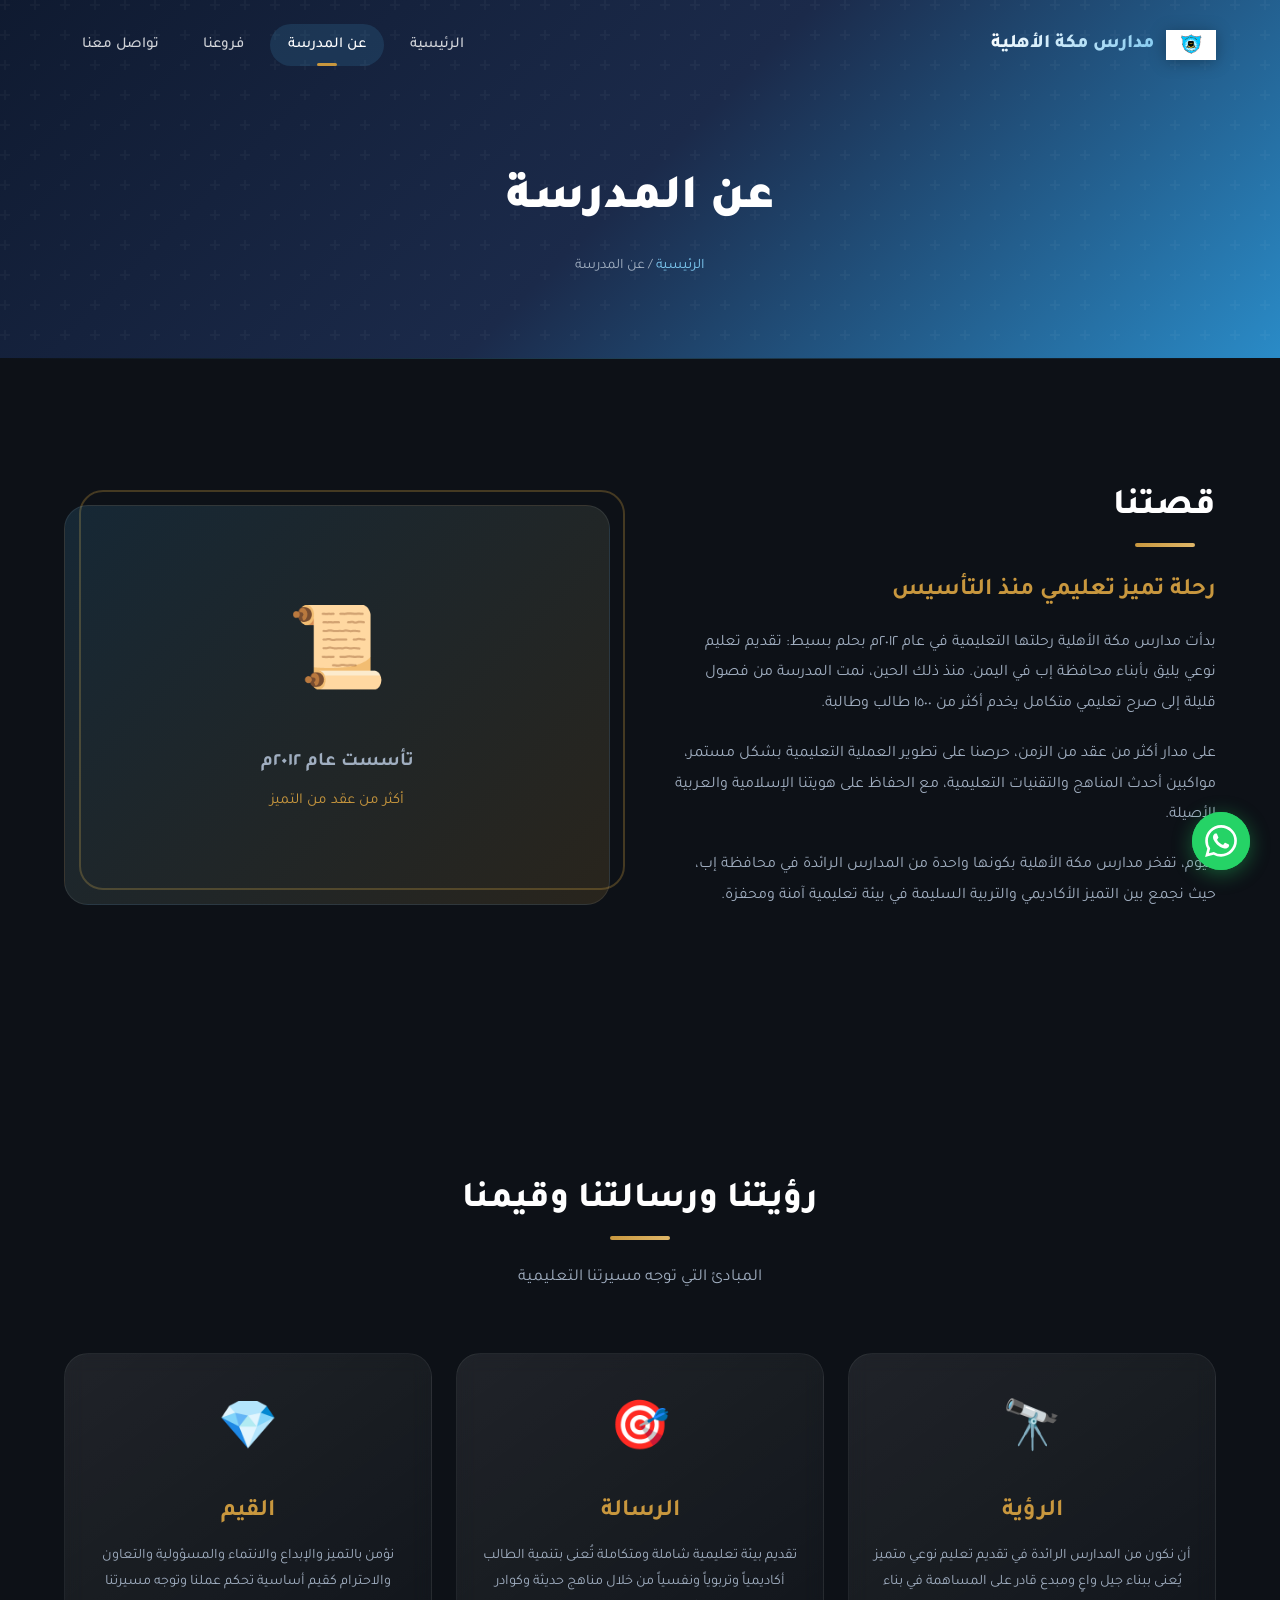
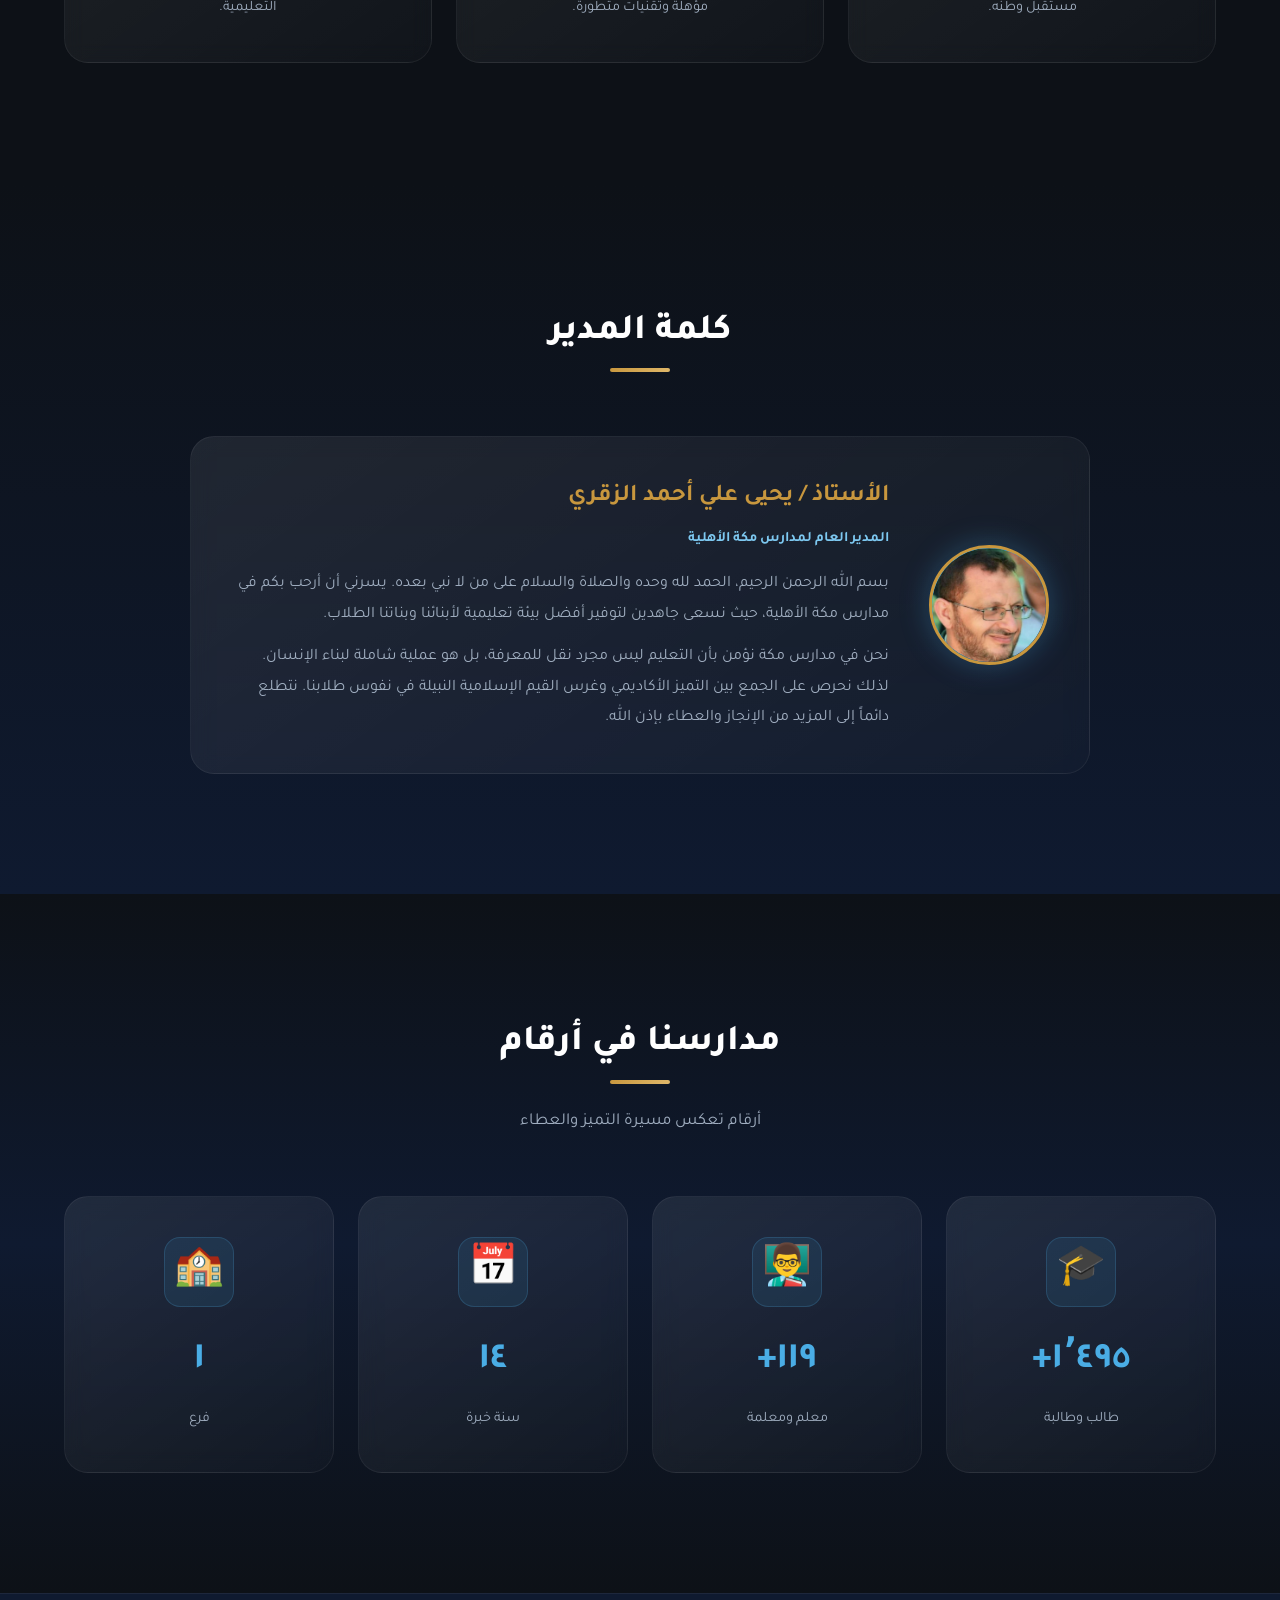
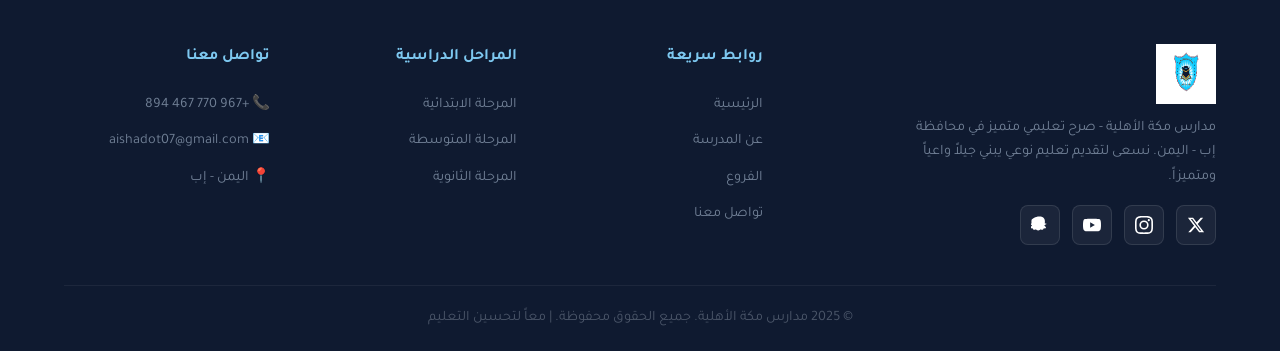
==== commit ea533b95: "update: fix preloader, add favicon, contact form, Bing indexing" ====
--- a/about.html
+++ b/about.html
@@ -3,9 +3,20 @@
 
 <head>
     <meta charset="UTF-8">
+    <link rel="icon" type="image/x-icon" href="favicon.ico">
+    <link rel="apple-touch-icon" href="apple-touch-icon.png">
     <meta name="viewport" content="width=device-width, initial-scale=1.0">
+    <meta name="google-site-verification" content="DXUDdNA_demGdBm45pmondOoXSr7dPWHhBSX3P8wMvA" />
     <title>عن المدرسة | مدارس مكة الأهلية</title>
     <meta name="description" content="تعرف على تاريخ ورؤية ورسالة مدارس مكة الأهلية، والكوادر التعليمية المتميزة.">
+    <link rel="canonical" href="https://makkah-schools.surge.sh/about.html">
+    <meta property="og:type" content="website">
+    <meta property="og:url" content="https://makkah-schools.surge.sh/about.html">
+    <meta property="og:title" content="عن المدرسة | مدارس مكة الأهلية">
+    <meta property="og:description"
+        content="تعرف على تاريخ ورؤية ورسالة مدارس مكة الأهلية، والكوادر التعليمية المتميزة.">
+    <meta property="og:image" content="https://makkah-schools.surge.sh/unnamed.jpg">
+    <meta property="og:locale" content="ar_YE">
     <link rel="stylesheet" href="style.css">
     <link rel="icon" href="unnamed.jpg" type="image/jpeg">
 </head>
@@ -184,10 +195,26 @@
                         واعياً
                         ومتميزاً.</p>
                     <div class="social-links">
-                        <a href="#" class="social-link" aria-label="تويتر">𝕏</a>
-                        <a href="#" class="social-link" aria-label="انستغرام">📷</a>
-                        <a href="#" class="social-link" aria-label="يوتيوب">▶</a>
-                        <a href="#" class="social-link" aria-label="سناب شات">👻</a>
+                        <a href="#" class="social-link" aria-label="تويتر"><svg width="18" height="18"
+                                viewBox="0 0 24 24" fill="currentColor">
+                                <path
+                                    d="M18.244 2.25h3.308l-7.227 8.26 8.502 11.24H16.17l-5.214-6.817L4.99 21.75H1.68l7.73-8.835L1.254 2.25H8.08l4.713 6.231zm-1.161 17.52h1.833L7.084 4.126H5.117z" />
+                            </svg></a>
+                        <a href="#" class="social-link" aria-label="انستغرام"><svg width="18" height="18"
+                                viewBox="0 0 24 24" fill="currentColor">
+                                <path
+                                    d="M12 2.163c3.204 0 3.584.012 4.85.07 3.252.148 4.771 1.691 4.919 4.919.058 1.265.069 1.645.069 4.849 0 3.205-.012 3.584-.069 4.849-.149 3.225-1.664 4.771-4.919 4.919-1.266.058-1.644.07-4.85.07-3.204 0-3.584-.012-4.849-.07-3.26-.149-4.771-1.699-4.919-4.92-.058-1.265-.07-1.644-.07-4.849 0-3.204.013-3.583.07-4.849.149-3.227 1.664-4.771 4.919-4.919 1.266-.057 1.645-.069 4.849-.069zM12 0C8.741 0 8.333.014 7.053.072 2.695.272.273 2.69.073 7.052.014 8.333 0 8.741 0 12c0 3.259.014 3.668.072 4.948.2 4.358 2.618 6.78 6.98 6.98C8.333 23.986 8.741 24 12 24c3.259 0 3.668-.014 4.948-.072 4.354-.2 6.782-2.618 6.979-6.98.059-1.28.073-1.689.073-4.948 0-3.259-.014-3.667-.072-4.947-.196-4.354-2.617-6.78-6.979-6.98C15.668.014 15.259 0 12 0zm0 5.838a6.162 6.162 0 100 12.324 6.162 6.162 0 000-12.324zM12 16a4 4 0 110-8 4 4 0 010 8zm6.406-11.845a1.44 1.44 0 100 2.881 1.44 1.44 0 000-2.881z" />
+                            </svg></a>
+                        <a href="#" class="social-link" aria-label="يوتيوب"><svg width="18" height="18"
+                                viewBox="0 0 24 24" fill="currentColor">
+                                <path
+                                    d="M23.498 6.186a3.016 3.016 0 00-2.122-2.136C19.505 3.545 12 3.545 12 3.545s-7.505 0-9.377.505A3.017 3.017 0 00.502 6.186C0 8.07 0 12 0 12s0 3.93.502 5.814a3.016 3.016 0 002.122 2.136c1.871.505 9.376.505 9.376.505s7.505 0 9.377-.505a3.015 3.015 0 002.122-2.136C24 15.93 24 12 24 12s0-3.93-.502-5.814zM9.545 15.568V8.432L15.818 12l-6.273 3.568z" />
+                            </svg></a>
+                        <a href="#" class="social-link" aria-label="سناب شات"><svg width="18" height="18"
+                                viewBox="0 0 24 24" fill="currentColor">
+                                <path
+                                    d="M12.206.793c.99 0 4.347.276 5.93 3.821.529 1.193.403 3.219.299 4.847l-.003.06c-.012.18-.022.345-.03.51.075.045.203.09.401.09.3-.016.659-.12.922-.214.12-.042.195-.07.288-.07.204 0 .382.056.49.345.12.33.015.614-.21.788-.18.135-.705.33-1.274.525l-.03.012c-.45.165-.96.345-1.065.585-.045.09-.06.135-.06.195 0 .09.03.18.06.27.074.165.445.615.81 1.02.26.285.585.645.81.96.39.555.585 1.062.405 1.455-.135.27-.42.405-.72.465-.24.045-.495.06-.72.06-.12 0-.255-.009-.375-.015-.195-.015-.375-.03-.57-.03-.18 0-.33.015-.45.105-.09.04-.165.115-.255.225-.27.36-.48.915-.78 1.18-.33.285-.78.375-1.245.375-.33 0-.66-.06-.99-.12-.285-.06-.57-.12-.87-.12-.06 0-.135.005-.21.015-.33.045-.69.21-1.11.42-.6.3-1.29.645-2.085.645h-.03c-.795 0-1.485-.345-2.085-.645-.42-.21-.78-.375-1.11-.42a1.858 1.858 0 00-.21-.015c-.3 0-.585.06-.87.12-.33.06-.66.12-.99.12-.465 0-.915-.09-1.245-.375-.3-.27-.51-.825-.78-1.185-.09-.105-.165-.18-.255-.225-.12-.075-.27-.105-.45-.105-.195 0-.375.015-.57.03-.12.01-.255.015-.375.015-.225 0-.48-.015-.72-.06-.3-.06-.585-.195-.72-.465-.18-.39.015-.9.405-1.455.225-.315.555-.675.81-.96.37-.405.74-.855.81-1.02.03-.09.06-.18.06-.27 0-.06-.015-.105-.06-.195-.105-.24-.615-.42-1.065-.585l-.03-.012c-.57-.195-1.095-.39-1.275-.525-.225-.18-.33-.465-.21-.788.108-.289.286-.345.49-.345.09 0 .17.028.288.07.27.095.625.198.92.214.21 0 .33-.045.405-.09a8.02 8.02 0 01-.03-.51l-.003-.06c-.105-1.627-.225-3.654.3-4.846C5.848 1.069 9.204.793 10.194.793h2.01z" />
+                            </svg></a>
                     </div>
                 </div>
                 <div>
@@ -211,7 +238,7 @@
                     <h4>تواصل معنا</h4>
                     <div class="footer-links">
                         <a href="#">📞 +967 770 467 894</a>
-                        <a href="#">📧 info@makkahschools.edu.ye</a>
+                        <a href="#">📧 aishadot07@gmail.com</a>
                         <a href="#">📍 اليمن - إب</a>
                     </div>
                 </div>
@@ -223,6 +250,16 @@
     </footer>
 
     <button class="back-to-top" id="backToTop" aria-label="العودة للأعلى">↑</button>
+
+    <!-- WhatsApp Floating Button -->
+    <a href="https://wa.me/967770467894?text=%D9%85%D8%B1%D8%AD%D8%A8%D8%A7%D9%8B%20%D8%A8%D9%85%D8%AF%D8%A7%D8%B1%D8%B3%20%D9%85%D9%83%D8%A9"
+        target="_blank" class="whatsapp-float" aria-label="تواصل عبر واتساب">
+        <svg xmlns="http://www.w3.org/2000/svg" viewBox="0 0 24 24">
+            <path
+                d="M17.472 14.382c-.297-.149-1.758-.867-2.03-.967-.273-.099-.471-.148-.67.15-.197.297-.767.966-.94 1.164-.173.199-.347.223-.644.075-.297-.15-1.255-.463-2.39-1.475-.883-.788-1.48-1.761-1.653-2.059-.173-.297-.018-.458.13-.606.134-.133.298-.347.446-.52.149-.174.198-.298.298-.497.099-.198.05-.371-.025-.52-.075-.149-.669-1.612-.916-2.207-.242-.579-.487-.5-.669-.51-.173-.008-.371-.01-.57-.01-.198 0-.52.074-.792.372-.272.297-1.04 1.016-1.04 2.479 0 1.462 1.065 2.875 1.213 3.074.149.198 2.096 3.2 5.077 4.487.709.306 1.262.489 1.694.625.712.227 1.36.195 1.871.118.571-.085 1.758-.719 2.006-1.413.248-.694.248-1.289.173-1.413-.074-.124-.272-.198-.57-.347m-5.421 7.403h-.004a9.87 9.87 0 01-5.031-1.378l-.361-.214-3.741.982.998-3.648-.235-.374a9.86 9.86 0 01-1.51-5.26c.001-5.45 4.436-9.884 9.888-9.884 2.64 0 5.122 1.03 6.988 2.898a9.825 9.825 0 012.893 6.994c-.003 5.45-4.437 9.884-9.885 9.884m8.413-18.297A11.815 11.815 0 0012.05 0C5.495 0 .16 5.335.157 11.892c0 2.096.547 4.142 1.588 5.945L.057 24l6.305-1.654a11.882 11.882 0 005.683 1.448h.005c6.554 0 11.89-5.335 11.893-11.893a11.821 11.821 0 00-3.48-8.413z" />
+        </svg>
+    </a>
+
     <script src="script.js"></script>
 </body>
 
--- a/style.css
+++ b/style.css
@@ -99,6 +99,49 @@
     line-height: 1.7;
     overflow-x: hidden;
     -webkit-font-smoothing: antialiased;
+}
+
+/* ============================================
+   Preloader
+   ============================================ */
+.preloader {
+    position: fixed;
+    top: 0;
+    left: 0;
+    width: 100%;
+    height: 100%;
+    background: var(--darker);
+    display: flex;
+    align-items: center;
+    justify-content: center;
+    z-index: 9999;
+    transition: opacity 0.4s ease, visibility 0.4s ease;
+}
+
+.preloader.hidden {
+    opacity: 0;
+    visibility: hidden;
+    pointer-events: none;
+}
+
+.preloader-logo {
+    width: 80px;
+    height: 80px;
+    animation: pulse-logo 1.5s ease-in-out infinite;
+}
+
+@keyframes pulse-logo {
+
+    0%,
+    100% {
+        transform: scale(1);
+        opacity: 0.8;
+    }
+
+    50% {
+        transform: scale(1.1);
+        opacity: 1;
+    }
 }
 
 a {
@@ -1658,4 +1701,196 @@
 .back-to-top:hover {
     transform: translateY(-4px);
     box-shadow: var(--shadow-glow);
+}
+
+/* ============================================
+   WhatsApp Floating Button
+   ============================================ */
+.whatsapp-float {
+    position: fixed;
+    bottom: 30px;
+    right: 30px;
+    width: 58px;
+    height: 58px;
+    background: #25D366;
+    border-radius: var(--radius-full);
+    display: flex;
+    align-items: center;
+    justify-content: center;
+    z-index: 999;
+    box-shadow: 0 4px 20px rgba(37, 211, 102, 0.4);
+    transition: all var(--transition-normal);
+    text-decoration: none;
+}
+
+.whatsapp-float:hover {
+    transform: scale(1.1) translateY(-4px);
+    box-shadow: 0 8px 30px rgba(37, 211, 102, 0.5);
+}
+
+.whatsapp-float svg {
+    width: 32px;
+    height: 32px;
+    fill: white;
+}
+
+.whatsapp-float::after {
+    content: '';
+    position: absolute;
+    width: 100%;
+    height: 100%;
+    border-radius: 50%;
+    background: #25D366;
+    animation: whatsapp-pulse 2s infinite;
+    z-index: -1;
+}
+
+@keyframes whatsapp-pulse {
+    0% {
+        transform: scale(1);
+        opacity: 0.5;
+    }
+
+    100% {
+        transform: scale(1.6);
+        opacity: 0;
+    }
+}
+
+/* ============================================
+   Comments Section
+   ============================================ */
+.comments-list {
+    display: grid;
+    grid-template-columns: repeat(auto-fit, minmax(320px, 1fr));
+    gap: 24px;
+    margin-bottom: 40px;
+}
+
+.comment-card {
+    background: var(--gradient-card);
+    border: 1px solid rgba(255, 255, 255, 0.06);
+    border-radius: var(--radius-lg);
+    padding: 28px;
+    transition: all var(--transition-normal);
+}
+
+.comment-card:hover {
+    transform: translateY(-5px);
+    border-color: rgba(200, 151, 62, 0.2);
+    box-shadow: var(--shadow-gold-glow);
+}
+
+.comment-header {
+    display: flex;
+    align-items: center;
+    gap: 12px;
+    margin-bottom: 16px;
+}
+
+.comment-avatar {
+    width: 44px;
+    height: 44px;
+    border-radius: var(--radius-full);
+    background: var(--gradient-primary);
+    display: flex;
+    align-items: center;
+    justify-content: center;
+    font-size: 1.1rem;
+    font-weight: 700;
+    flex-shrink: 0;
+}
+
+.comment-meta .comment-name {
+    font-weight: 700;
+    color: var(--white);
+    font-size: 1rem;
+}
+
+.comment-meta .comment-date {
+    font-size: 0.8rem;
+    color: var(--gray-400);
+}
+
+.comment-text {
+    color: var(--gray-300);
+    line-height: 1.8;
+    font-style: italic;
+}
+
+.comment-text::before {
+    content: '❝ ';
+    color: var(--gold);
+    font-size: 1.2rem;
+}
+
+.comment-form-card {
+    background: var(--gradient-card);
+    border: 1px solid rgba(255, 255, 255, 0.08);
+    border-radius: var(--radius-lg);
+    padding: 32px;
+    max-width: 600px;
+    margin: 0 auto;
+}
+
+.comment-form-card h3 {
+    font-size: var(--fs-h3);
+    margin-bottom: 20px;
+    text-align: center;
+    color: var(--gold);
+}
+
+.comment-form-card .form-group {
+    margin-bottom: 16px;
+}
+
+.no-comments {
+    text-align: center;
+    color: var(--gray-400);
+    padding: 40px;
+    font-size: 1.1rem;
+}
+
+/* Contact Cards */
+.contact-cards {
+    display: grid;
+    grid-template-columns: repeat(auto-fit, minmax(250px, 1fr));
+    gap: 24px;
+}
+
+.contact-card-item {
+    text-align: center;
+    padding: 32px 20px;
+    background: var(--gradient-card);
+    border: 1px solid rgba(255, 255, 255, 0.06);
+    border-radius: var(--radius-lg);
+    transition: all var(--transition-normal);
+}
+
+.contact-card-item:hover {
+    transform: translateY(-8px);
+    border-color: rgba(74, 173, 229, 0.2);
+    box-shadow: var(--shadow-glow);
+}
+
+.contact-card-item .card-icon {
+    font-size: 2.5rem;
+    margin-bottom: 16px;
+}
+
+.contact-card-item h4 {
+    font-size: 1.1rem;
+    margin-bottom: 8px;
+    color: var(--white);
+}
+
+.contact-card-item p {
+    color: var(--gray-300);
+    margin-bottom: 16px;
+    font-size: var(--fs-small);
+}
+
+.contact-card-item .btn {
+    font-size: 0.9rem;
+    padding: 10px 24px;
 }
